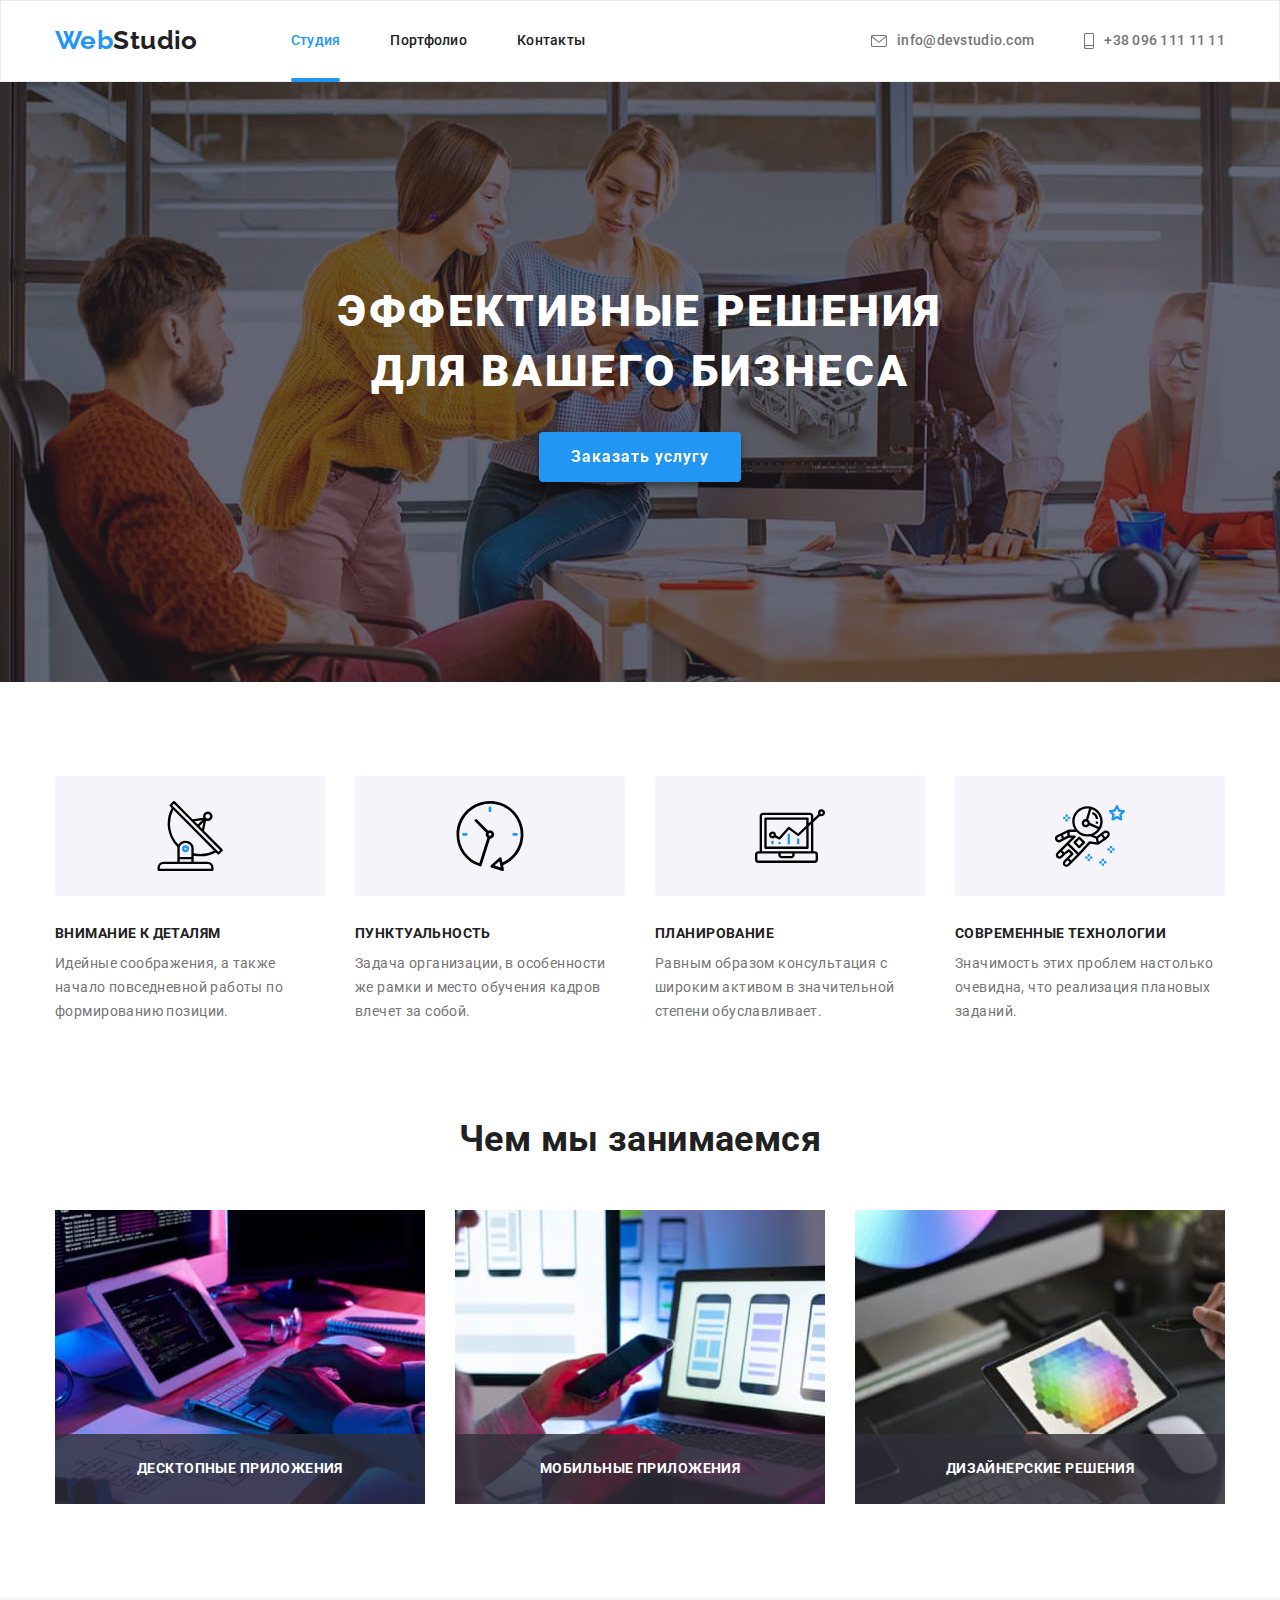
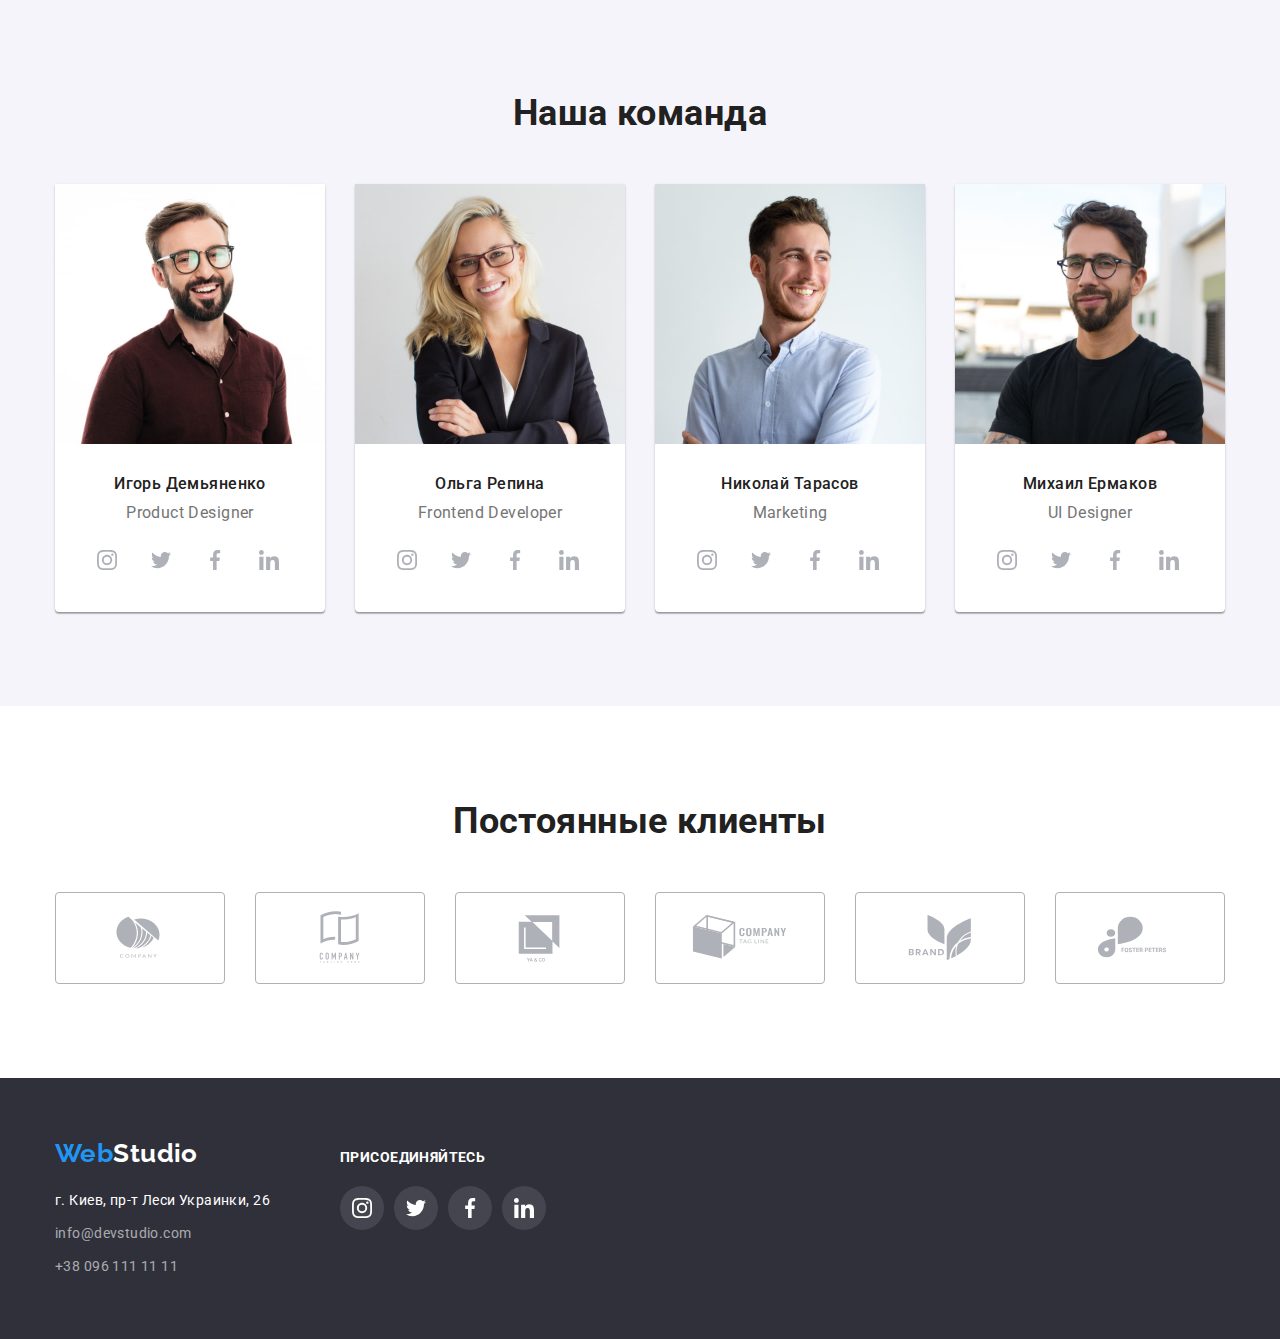
==== index.html @ b6280e76 "creates animation" ====
<!DOCTYPE html>
<html lang="en">
<head>
    <meta charset="UTF-8">
    <meta http-equiv="X-UA-Compatible" content="IE=edge">
    <meta name="viewport" content="width=device-width, initial-scale=1.0">
    <title>Document</title>
    <link rel="preconnect" href="https://fonts.googleapis.com">
    <link rel="preconnect" href="https://fonts.gstatic.com" crossorigin>
    <link href="https://fonts.googleapis.com/css2?family=Raleway:wght@700&family=Roboto:wght@400;500;700;900&display=swap" rel="stylesheet">
    <link rel="stylesheet" href="https://cdnjs.cloudflare.com/ajax/libs/modern-normalize/1.1.0/modern-normalize.min.css">
    <link rel="stylesheet" href="./css/styles.css">
</head>
<body>

    <!--шапка страницы-->
    
    
    <header class="header">
        
        <div class="container container-header">
        <nav class="nav">
                <a href="" class=" link logo">Web<span class="logo-header">Studio</span></a> 

            <ul class="nav-list list">
                <li class="nav-item"><a href="" class="link header-link current-link">Студия</a></li>
                <li class="nav-item"><a href="./portfolio.html" class="link header-link">Портфолио</a></li>
                <li class="nav-item"><a href="#" class="link header-link">Контакты</a></li>
            </ul>  
        </nav>  
             <ul class="contact-list list">
                <li class="contact-item">
                     <a href="mailto:info@devstudio.com" class="link header-link contact-link">
                        <svg class="contacts-icon" width="16" height="12">
                            <use href="./images/sprite.svg#envelope-1"></use>
                        </svg>info@devstudio.com</a>
                </li>
                <li class="contact-item">
                    <a href="tel:+380961111111" class=" link header-link contact-link">
                        <svg class="contacts-icon" width="10" height="16">
                            <use href="./images/sprite.svg#smartphone-1"></use>
                        </svg>+38 096 111 11 11</a> 
                </li>
            </ul>
        </div>
     </header>  
   
           
        <!--главный блок-->
    <main>
        <!--заголовок--><div class="backdrop is-hidden" data-modal>
        <div class="modal">
            <a href="#" class="modal-icon-bg">
            <svg data-modal-close class="modal-icon" width="18" height="18">
                <use href="./images/sprite.svg#close"></use>
            </svg></a>
        </div></div>
         <section class="hero">
            <h1 class="title hero-title">Эффективные решения <br>для вашего бизнеса</h1>
            <button data-modal-open type="button" class="main-btn ">Заказать услугу</button>
        </section>
        
    
        <!--методика работы-->
        <section class="section methodology">
            <div class="container container-methodology">
            <h2 class="section-title visually-hidden">Методика работы</h2>
            <ul class="methodology-list list">
                <li class="item methodology-item">
                    <div class="methodology-icon-container">
                        <svg class="icon-methodology" width="70" height="70">
                            <use href="./images/sprite.svg#antenna"></use>
                        </svg>
                    </div>
                    <h3 class="title methodology-subtitle">Внимание к деталям</h3>
                    <p>Идейные соображения, а также начало повседневной работы по формированию позиции.</p>
                </li>    
                <li class="item methodology-item">
                    <div class="methodology-icon-container">
                        <svg class="icon-methodology" width="70" height="70">
                            <use href="./images/sprite.svg#clock"></use>
                        </svg>
                    </div>
                    <h3 class="title methodology-subtitle">Пунктуальность</h3>
                    <p>Задача организации, в особенности же рамки и место обучения кадров влечет за собой.</p>
                </li> 
                <li class="item methodology-item">
                    <div class="methodology-icon-container">
                        <svg class="icon-methodology" width="70" height="70">
                            <use href="./images/sprite.svg#diagram"></use>
                        </svg>
                    </div>
                    <h3 class="title methodology-subtitle">Планирование</h3>
                    <p>Равным образом консультация с широким активом в значительной степени обуславливает.</p>
                </li> 
                <li class="item methodology-item">
                    <div class="methodology-icon-container">
                        <svg class="icon-methodology" width="70" height="70">
                            <use href="./images/sprite.svg#astronaut"></use>
                        </svg>
                    </div>
                    <h3 class="title methodology-subtitle">Современные технологии</h3>
                    <p>Значимость этих проблем настолько очевидна, что реализация плановых заданий.</p>
                </li> 
            </ul>    
            </div>
        </section>
   
    
        <!--чем мы занимаемся--> 
        <section class="section">
        <div class="container">
                <h2 class="section-title">Чем мы занимаемся</h2>
                    <ul class="list list-img">
                        <div class="activity-wrraper1">
                            <li class="item item-img"><img src="./images/img1.jpg" alt="Печать кода на планшете" width="370" height="294"></li>
                            <p class="activity-description">Десктопные приложения</p>
                        </div>
                        <div class="activity-wrraper2">
                            <li class="item item-img"><img src="./images/img2.jpg" alt="Разработка приложения для смартфонов" width="370" height="294"></li>
                            <p class="activity-description">Мобильные приложения</p>
                        </div>
                        <div class="activity-wrraper3">
                            <li class="item item-img"><img src="./images/img3.jpg" alt="Планшет с палитрой цветов" width="370" height="294"></li>
                            <p class="activity-description">Дизайнерские решения</p>
                    </div>
                    </ul>
           </div> 
        </section>
        
    
        <!--Наша команда-->
        <section class="section team">
            <div class="container">
            <h2 class="section-title title-team">Наша команда</h2>
                <ul class="team-list list">
                    <li class="team-item item">
                        <img src="./images/igor.jpg" alt="Игорь Демьяненко" width="270" height="260">
                        <div class="team-wrapper"> 
                            <h3 class="title team-name">Игорь Демьяненко</h3>
                            <p class="team-text">Product Designer</p>
                                <ul class="list list social-list">
                                    <li class="social-item">
                                        <a href="https://www.instagram.com/" target="_blank" rel="noopener noreferrer" class="link icon-link team-icon-link">
                                        <svg class="team-icon" width="20" height="20">
                                            <use href="./images/sprite.svg#instagram"></use>
                                        </svg> 
                                    </a>
                                    </li>
                                    <li class="social-item">
                                    <a href="https://twitter.com/" target="_blank" rel="noopener noreferrer" class="link icon-link team-icon-link">
                                    <svg class="team-icon" width="20" height="20">
                                        <use href="./images/sprite.svg#twitter"></use>
                                    </svg>
                                    </a>
                                </li>
                                    <li class="social-item">
                                    <a href="https://www.facebook.com/" target="_blank" rel="noopener noreferrer" class="link icon-link team-icon-link">
                                    <svg class="team-icon" width="20" height="20">
                                        <use href="./images/sprite.svg#facebook"></use>
                                    </svg>
                                    </a>
                                </li>
                                    <li class="social-item">
                                    <a href="https://www.linkedin.com/" target="_blank" rel="noopener noreferrer" class="link icon-link team-icon-link">
                                        <svg class="team-icon" width="20" height="20">
                                        <use href="./images/sprite.svg#linkedin"></use>
                                    </svg>
                                </a>
                                </li>
                            </ul>
                        </div>
                    </li>
                    <li class="team-item item">
                        <img src="./images/olga.jpg" alt="Ольга Репина" width="270" height="260">
                        <div class="team-wrapper"> 
                            <h3 class="title team-name">Ольга Репина</h3>
                            <p class="team-text">Frontend Developer</p>
                            <ul class="list social-list">
                                <li class="social-item">
                                    <a href="https://www.instagram.com/" target="_blank" rel="noopener noreferrer" class="link icon-link team-icon-link">
                                    <svg class="team-icon" width="20" height="20">
                                        <use href="./images/sprite.svg#instagram"></use>
                                    </svg> 
                                </a>
                                </li>
                                <li class="social-item">
                                <a href="https://twitter.com/" target="_blank" rel="noopener noreferrer" class="link icon-link team-icon-link">
                                <svg class="team-icon" width="20" height="20">
                                    <use href="./images/sprite.svg#twitter"></use>
                                </svg>
                                </a>
                            </li>
                                <li class="social-item">
                                <a href="https://www.facebook.com/" target="_blank" rel="noopener noreferrer" class="link icon-link team-icon-link">
                                <svg class="team-icon" width="20" height="20">
                                    <use href="./images/sprite.svg#facebook"></use>
                                </svg>
                                </a>
                            </li>
                                <li class="social-item">
                                <a href="https://www.linkedin.com/" target="_blank" rel="noopener noreferrer" class="link icon-link team-icon-link">
                                    <svg class="team-icon" width="20" height="20">
                                    <use href="./images/sprite.svg#linkedin"></use>
                                </svg>
                            </a>
                            </li>
                            </ul>
                        </div>
                    </li>
                    <li class="team-item item">
                        <img src="./images/nikolay.jpg" alt="Николай Тарасов" width="270" height="260">
                        <div class="team-wrapper"> 
                            <h3 class="title team-name">Николай Тарасов</h3>
                            <p class="team-text">Marketing</p>
                            <ul class="list social-list">
                                <li class="social-item">
                                    <a href="https://www.instagram.com/" target="_blank" rel="noopener noreferrer" class="link icon-link team-icon-link">
                                    <svg class="team-icon" width="20" height="20">
                                        <use href="./images/sprite.svg#instagram"></use>
                                    </svg> 
                                </a>
                                </li>
                                <li class="social-item">
                                <a href="https://twitter.com/" target="_blank" rel="noopener noreferrer" class="link icon-link team-icon-link">
                                <svg class="team-icon" width="20" height="20">
                                    <use href="./images/sprite.svg#twitter"></use>
                                </svg>
                                </a>
                            </li>
                                <li class="social-item">
                                <a href="https://www.facebook.com/" target="_blank" rel="noopener noreferrer" class="link icon-link team-icon-link">
                                <svg class="team-icon" width="20" height="20">
                                    <use href="./images/sprite.svg#facebook"></use>
                                </svg>
                                </a>
                            </li>
                                <li class="social-item">
                                <a href="https://www.linkedin.com/" target="_blank" rel="noopener noreferrer" class="link icon-link team-icon-link">
                                    <svg class="team-icon" width="20" height="20">
                                    <use href="./images/sprite.svg#linkedin"></use>
                                </svg>
                            </a>
                            </li>
                            </ul>
                        </div>
                    </li>
                    <li class="team-item item">
                        <img src="./images/miсhail.jpg" alt="Михаил Ермаков" width="270" height="260">
                        <div class="team-wrapper">
                            <h3 class="title team-name">Михаил Ермаков</h3>
                            <p class="team-text">UI Designer</p>
                            <ul class="list social-list">
                                <li class="social-item">
                                    <a href="https://www.instagram.com/" target="_blank" rel="noopener noreferrer" class="link icon-link team-icon-link">
                                    <svg class="team-icon" width="20" height="20">
                                        <use href="./images/sprite.svg#instagram"></use>
                                    </svg> 
                                </a>
                                </li>
                                <li class="social-item">
                                <a href="https://twitter.com/" target="_blank" rel="noopener noreferrer" class="link icon-link team-icon-link">
                                <svg class="team-icon" width="20" height="20">
                                    <use href="./images/sprite.svg#twitter"></use>
                                </svg>
                                </a>
                            </li>
                                <li class="social-item">
                                <a href="https://www.facebook.com/" target="_blank" rel="noopener noreferrer" class="link icon-link team-icon-link">
                                <svg class="team-icon" width="20" height="20">
                                    <use href="./images/sprite.svg#facebook"></use>
                                </svg>
                                </a>
                            </li>
                                <li class="social-item">
                                <a href="https://www.linkedin.com/" target="_blank" rel="noopener noreferrer" class="link icon-link team-icon-link">
                                    <svg class="team-icon" width="20" height="20">
                                    <use href="./images/sprite.svg#linkedin"></use>
                                </svg>
                            </a>
                            </li>
                            </ul>
                        </div>
                    </li>
                </ul>
            </div>
        </section>
   
        <section class="section clients-section">
            <div class="container">
                    <h2 class="section-title">Постоянные клиенты</h2>
                    <ul class="list clients-icon-list">
                        <li class="item clients-icon-item">
                            <a href="#" target="_blank" rel="noopener noreferrer" class="link clients-icon-link">
                                    <svg class="clients-icon" width="106" height="60">
                                    <use href="./images/sprite.svg#Logo-6"></use>
                                    </svg>  
                            </a>
                        </li>
                        <li class="item clients-icon-item">
                            <a href="#" target="_blank" rel="noopener noreferrer" class="link clients-icon-link">
                                
                                    <svg class="clients-icon" width="106" height="60">
                                    <use href="./images/sprite.svg#Logo-5"></use>
                                    </svg> 
                                 
                            </a>
                        </li>
                        <li class="item clients-icon-item">
                            <a href="#" target="_blank" rel="noopener noreferrer" class="link clients-icon-link">
                            
                                <svg class="clients-icon" width="106" height="60">
                                <use href="./images/sprite.svg#Logo-4"></use>
                                </svg> 
                            
                            </a>
                        </li>
                        <li class="item clients-icon-item">
                            <a href="#" target="_blank" rel="noopener noreferrer" class="link clients-icon-link">
                                
                                    <svg class="clients-icon" width="106" height="60">
                                    <use href="./images/sprite.svg#Logo-3"></use>
                                    </svg> 
                               
                            </a>
                        </li>
                        <li class="item clients-icon-item">
                            <a href="#" target="_blank" rel="noopener noreferrer" class="link clients-icon-link">
                                
                                    <svg class="clients-icon" width="106" height="60">
                                    <use href="./images/sprite.svg#Logo-2"></use>
                                    </svg> 
                                
                            </a>
                        </li>
                        <li class="item clients-icon-item">
                            <a href="#" target="_blank" rel="noopener noreferrer" class="link clients-icon-link">
                                
                                    <svg class="clients-icon" width="106" height="60">
                                    <use href="./images/sprite.svg#Logo-1"></use>
                                    </svg> 
                               
                            </a>
                        </li>
                        
                    </ul>
               </div> 
            </section>




    </main>

        <!--подвал-->
    <footer class="footer">
        <div class="container footer-container">
        <div class="footer-address-container">
            <a href="" class=" link logo">Web<span class="logo-footer">Studio</span></a> 
            <address class="address">
                <ul class="list address-list"> 
                    <li class="address-item"><a href="https://goo.gl/maps/YsXCq6yeaP6gn7Sp7" target="_blank" rel="noreferrer noopener" class="link address-link">г. Киев, пр-т Леси Украинки, 26</a></li>
                    <li class="address-item"><a href="mailto:info@devstudio.com" class="link address-link">info@devstudio.com</a></li>
                    <li class="address-item"><a href="tel:+380961111111" class=" link address-link">+38 096 111 11 11</a></li>
                </ul>
            </address>
        </div>
        <div class="footer-icon-container">
            <h3 class="title">присоединяйтесь</h3>
            <ul class="list social-list"> 
                <li class="social-item">
                    <a href="https://www.instagram.com/" target="_blank" rel="noreferrer noopener" class="link icon-link footer-icon-link">
                    <svg class="footer-icon" width="20" height="20">
                        <use href="./images/sprite.svg#instagram"></use>
                    </svg> 
                    </a>
                </li>
                <li class="social-item">
                    <a href="https://www.instagram.com/" target="_blank" rel="noreferrer noopener" class="link icon-link footer-icon-link">
                    <svg class="footer-icon" width="20" height="20">
                        <use href="./images/sprite.svg#twitter"></use>
                    </svg> 
                    </a>
                </li>
                <li class="social-item">
                    <a href="https://www.instagram.com/" target="_blank" rel="noreferrer noopener" class="link icon-link footer-icon-link">
                    <svg class="footer-icon" width="20" height="20">
                        <use href="./images/sprite.svg#facebook"></use>
                    </svg> 
                    </a>
                </li>
                <li class="social-item">
                    <a href="https://www.instagram.com/" target="_blank" rel="noreferrer noopener" class="link icon-link footer-icon-link">
                    <svg class="footer-icon" width="20" height="20">
                        <use href="./images/sprite.svg#linkedin"></use>
                    </svg> 
                    </a>
                </li>
                
            </ul>
    
        </div>
        </div>
        
    
    </footer>
    <script src="./js/modal.js"></script>
</body>
</html>
---- css/styles.css ----
:root{
    --primary-text-color: #757575;
    --title-text-color: #212121;
    --accent-color: #2196F3;
    --white-text-color: #fff;
    --primary-background-color: #E5E5E5;
    --secondary-background-color: #F5F4FA;
    --white-background-color: #FFFFFF;
    --footer-background-color: #2F303A;
    --light-grey-rgba: rgba(255, 255, 255, 0.6);
    --icon-color: #AFB1B8;
    --bg-color-activity-wrraper: rgba(47, 48, 58, 0.8);
    --backdrop-bg: rgba(0, 0, 0, 0.2);
    --time-animation: 250ms;
    --time-distribution: cubic-bezier(0.4, 0, 0.2, 1);
}

body {
    font-family: roboto, sans-serif;
    letter-spacing: 0.03em;
    font-size: 14px;
    line-height: 1.71;
    color: var(--primary-text-color);
}

p,
h1,
h2,
h3 {
    margin-top: 0;
    margin-bottom: 0;
}

ul {
    margin-top: 0;
    margin-bottom: 0;
    padding-left: 0;
}

img {
    display: block;
    max-width: 100%;
    height: auto;
}

/*---Common---*/
.list {
    list-style: none;
}

.link {
    text-decoration: none;
    color: inherit;
}

.visually-hidden { 
    position: absolute; 
    width: 1px; 
    height: 1px; 
    margin: -1px; 
    padding: 0; 
    overflow: hidden; 
    border: 0; 
    clip: rect(0 0 0 0); 
}

.item {
    margin-left: 30px;
    margin-top: 30px;
}

.title {
    margin-bottom: 10px;
    
    color: var(--title-text-color);
}

.section-title {
    margin-bottom: 50px;

    font-size: 36px;
    line-height: 1.17;
    text-align: center;
    color: var(--title-text-color);
}

/*---Logo---*/
.backdrop {
    position: fixed;
    top: 0;
    left: 0;
    bottom: 0;
    right: 0;
    background-color: var(--backdrop-bg);
    z-index: 1;
    opacity: 1;

    transition: opacity 250ms cubic-bezier(.58,.79,.54,.35);
}

.backdrop.is-hidden {
    opacity: 0;
    pointer-events: none;
    visibility: visible;
} 

.backdrop.is-hidden .modal {
    transform: translate(-50%, -50%) scale(0.9);
}

.modal {
    
    position: absolute; 
    top: 50%;
    left: 50%; 
    transform: translate(-50%, -50%) scale(1.1);

    min-width: 528px;
    min-height: 581px;
    padding-top: 8px;
    padding-right: 8px;
    background-color: var(--white-background-color);
    box-shadow: 0px 1px 3px rgba(0, 0, 0, 0.12), 0px 1px 1px rgba(0, 0, 0, 0.14), 0px 2px 1px rgba(0, 0, 0, 0.2);
    border-radius: 4px;
    
    transition: transform 250ms cubic-bezier(.58,.79,.54,.35);
}


.modal-icon-bg {
    display: flex;
    align-items: center;
    justify-content: center;
    margin-left: auto;
    width: 30px;
    height: 30px;
    border: 1px solid rgba(0, 0, 0, 0.1);
    border-radius: 50%;
    background-color: var(--white-text-color)
    
}

.logo {
    font-family: raleway, sans-serif;
    font-weight: 700;
    font-size: 26px;
    line-height: 1.2; 
    color: var(--accent-color);
}

.logo-header {
    color: var(--title-text-color);
}

.logo-footer {
    color: var(--white-text-color);
}

.section {
    padding-bottom: 94px;
    padding-top: 94px;
}

/*---Header---*/
.header {
    margin-top: 0;
    margin-bottom: 0;

    border: 1px solid #ECECEC;
}

.header .logo {
    margin-right: 93px;
}

.header-portfolio {
    margin-bottom: 94px;
}

.nav-list { 
    display: flex;

    color: var(--title-text-color);
}

.nav-list .nav-item:not(:last-child) {
    margin-right: 50px;
}

.header-link {
    display: block;
    padding-top: 32px;
    padding-bottom: 32px;
    align-items: baseline;

    font-weight: 500;
    line-height: 1.14;
    letter-spacing: 0.02em;
}

.contact-list {
    display: flex;
    margin-left: auto;
}

.contacts-icon {
    margin-right: 10px;
    fill: currentColor;
}

.contact-link {
    display: flex;
    align-items: center;
    color: var(--primary-text-color);
}

.contact-link:hover {
    fill: var(--accent-color);
}

.header-link:hover,
.header-link:focus,
.current-link {
    color: var(--accent-color);
}

.current-link {
    position: relative;
} 

.current-link::after {
    display: block;
    content: "";
    height: 4px;
    width: 100%;
    background: #2196F3;
    border-radius: 2px;

    position: absolute;
    bottom: -1px;
}



.contact-list .contact-item:not(:last-child) {
    margin-right: 50px;
}

.container {
    width: 1200px;
    padding-left: 15px;
    padding-right: 15px;
    margin-left: auto;
    margin-right: auto;
}

.container-header {
    display: flex;
}

.container-header .nav {
    display: flex;
    align-items: center;
}


/*---Hero---*/
.hero {
    padding-top: 200px;
    padding-bottom: 200px;
  
    text-align: center;
    background-color: var(--footer-background-color);
    background-image: linear-gradient(rgba(47, 48, 58, 0.4), rgba(47, 48, 58, 0.4)), url(../images/bg.jpg);
}

.hero-title {
    margin-bottom: 30px;

    color: var(--white-text-color);
    font-weight: 900;
    font-size: 44px;
    line-height: 1.36;
    letter-spacing: 0.06em;
    text-transform: uppercase;
}

.main-btn {
    display: inline-block;
    

    border: none;
    border-radius: 4px;
    filter: drop-shadow(0px 4px 4px rgba(0, 0, 0, 0.25));
    box-shadow: 0px 4px 4px rgba(0, 0, 0, 0.15);
    min-width: 200px;
    padding: 10px 32px;

    background-color: var(--accent-color);
    color: var(--white-text-color);
    font-family: inherit;
    font-weight: 700;
    font-size: 16px;
    line-height: 1.88;
    letter-spacing: 0.06em;
    cursor: pointer;
    text-align: center;
}

.main-btn:hover,
.main-btn:focus {
    background-color: #188CE8;
}

/*---Methodology---*/
.methodology {
    padding-bottom: 0;
}

.methodology-icon-container {
    display: flex;
    margin-bottom: 30px;
    height: 120px; 
    background-color: var(--secondary-background-color);
    border-radius: 4px;
    align-items: center;
    justify-content: center;
}


.methodology-list {
    display: flex;
    flex-wrap: wrap;
    margin-top: -30px;
    margin-left: -30px;
}

.methodology-item {
    flex-basis: calc(100% / 4 - 30px);
}

.methodology-subtitle {
    font-size: 14px;
    line-height: 1.14;
    text-transform: uppercase;
}






/*activity*/

.list-img {
    display: flex;
    flex-wrap: wrap;
    margin-top: -30px;
    margin-left: -30px;
}

.item-img {
    flex-basis: calc(100% / 3 - 30px);
}

.activity-wrraper1 {
    position: relative;
}

.activity-wrraper2 {
    position: relative;
}

.activity-wrraper3 {
    position: relative;
}

.activity-description {
    position: absolute;
    bottom: 0;
    left: 30px;
    right: 0;


    display: block;
    padding-top: 27px;
    padding-bottom: 27px;
    
    text-transform: uppercase;
    font-weight: 700;
    line-height: 1.14;
    text-align: center;
    color: var(--white-text-color);
    background-color: var(--bg-color-activity-wrraper);
}



/*---Team---*/
.team {
    background-color: var(--secondary-background-color);
    text-align: center;
}

.team-name {
    font-weight: 500;
}

.team-name,
.team-text {
    font-size: 16px;
    line-height: 1.19;
}

.team-text {
    margin-bottom: 16px;
}

.social-list {
    display: flex;
    margin-top: -10px;
    margin-left: -10px;
}

.social-item {
    margin-left: 10px;
    margin-top: 10px;
}

.team-icon {
    fill: currentColor;
}

.icon-link {
    display: flex;
    align-items: center;
    justify-content: center;
    border-radius: 50%;
    width: 44px;
    height: 44px;
}

.team-icon-link {
    color: var(--icon-color);
}

.team-icon-link:hover,
.team-icon-link:focus {
    color: var(--white-text-color);   
    background-color: var(--accent-color);
}



.team-list {
    display: flex;
    flex-wrap: wrap;
    margin-top: -30px;
    margin-left: -30px;
}

.team-item {
    flex-basis: calc(100% / 4 - 30px);
    background: #FFFFFF;
    box-shadow: 0px 1px 3px rgba(0, 0, 0, 0.12), 0px 1px 1px rgba(0, 0, 0, 0.14), 0px 2px 1px rgba(0, 0, 0, 0.2);
    border-radius: 0px 0px 4px 4px;
}

.team-wrapper {
    padding: 30px;
}


/*---clients---*/
.clients-icon-list {
    display: flex;
    flex-wrap: wrap;
    margin-top: -30px;
    margin-left: -30px;
}

.clients-icon-item {
    flex-basis: calc(100% / 6 - 30px);
}

.clients-icon-link {
    display: flex;
    align-items: center;
    justify-content: center;
    padding: 16px;
    height: 92px;
    border: 1px solid #AFB1B8;
    border-radius: 4px;
    
    color: var(--icon-color);
} 


.clients-icon {
    fill: currentColor;
}


.clients-icon-link:hover,
.clients-icon-link:focus {
    border: 1px solid #2196F3;
    color: var(--accent-color);
}



    /*---footer---*/
.footer {
    padding-top: 60px;
    padding-bottom: 60px;
    background-color: var(--footer-background-color);
}

.footer-container {
    display: flex;
    align-items: baseline;
}

.footer-address-container {
    margin-right: 70px;
}

.footer .logo {
    display: block;
    margin-bottom: 20px;
}

.address {
    margin-top: 20px;
    font-style: inherit;
}

.address-link {
    color: var(--light-grey-rgba);
}

.address-link[target="_blank"] {
    color: var(--white-text-color);
}

.address-link:hover,
.address-link:focus {
    color: var(--accent-color);
}

.address-list .address-item:not(:last-child) {
    margin-bottom: 9px;
}

.footer-icon-container .title {
    margin-bottom: 20px;

    color: var(--white-text-color);
    text-transform: uppercase;
    font-size: 14px;
    line-height: 1.14;

}


.footer-icon-link {
    background: rgba(255, 255, 255, 0.1)
}

.footer-icon {
    fill: var(--white-text-color);
}

.footer-icon-link:hover,
.footer-icon-link:focus {
    background-color: var(--accent-color);
}

/*---Portfolio---*/
.list-portfolio {
    display: flex;
    justify-content: center;
    margin-bottom: 34px;
}

.list-portfolio .item:not(:last-child) {
    margin-right: 8px;
}

.btn-portfolio {
    display: inline-block;
    min-width: 73px;
    padding: 6px 22px;

    font-weight: 500;
    font-size: 16px;
    line-height: 1.63;
    text-align: center;
    color: var(--title-text-color);
    cursor: pointer;
    font-family: inherit;
    background-color: var(--secondary-background-color);
    border: none;
    border-radius: 4px;
}

.btn-portfolio:hover,
.btn-portfolio:focus {
   background-color: var(--accent-color);
   color: var(--white-text-color);
   box-shadow: 0px 3px 1px rgba(0, 0, 0, 0.1), 0px 1px 2px rgba(0, 0, 0, 0.08), 0px 2px 2px rgba(0, 0, 0, 0.12);
}

.works-list {
    display: flex;
    flex-wrap: wrap;
    margin-left: -30px;
    margin-top: -30px;
}

.works-item {

    flex-basis: calc(100% / 3 - 30px);
}

.works-link:hover,
.works-link:focus {
    display: block;
    box-shadow: 0px 1px 1px rgba(0, 0, 0, 0.12), 0px 4px 4px rgba(0, 0, 0, 0.06), 1px 4px 6px rgba(0, 0, 0, 0.16);
}

.works-wrraper  {
    padding: 20px 24px;
   
    border: 1px solid #EEEEEE;
    border-top: none;
}

.works-title {
    margin-bottom: 4px;

    font-size: 16px;
    line-height: 1.19;
}

.works-description {
    font-size: 16px;
    line-height: 1.88;
}


.testtest {
    position: absolute;
    opacity: 0;
    display: block;
    
    padding: 63px 24px;

    width: 370px;
    height: 294px;
    color: var(--white-text-color);
    background-color: rgba(33, 150, 243, 0.9);
    font-size: 18px;
    line-height: 1.56;

    transition: opacity var(--time-animation) var(--time-distribution);
}

.works-link:hover .testtest,
.works-link:focus .testtest {
    opacity: 1;
}
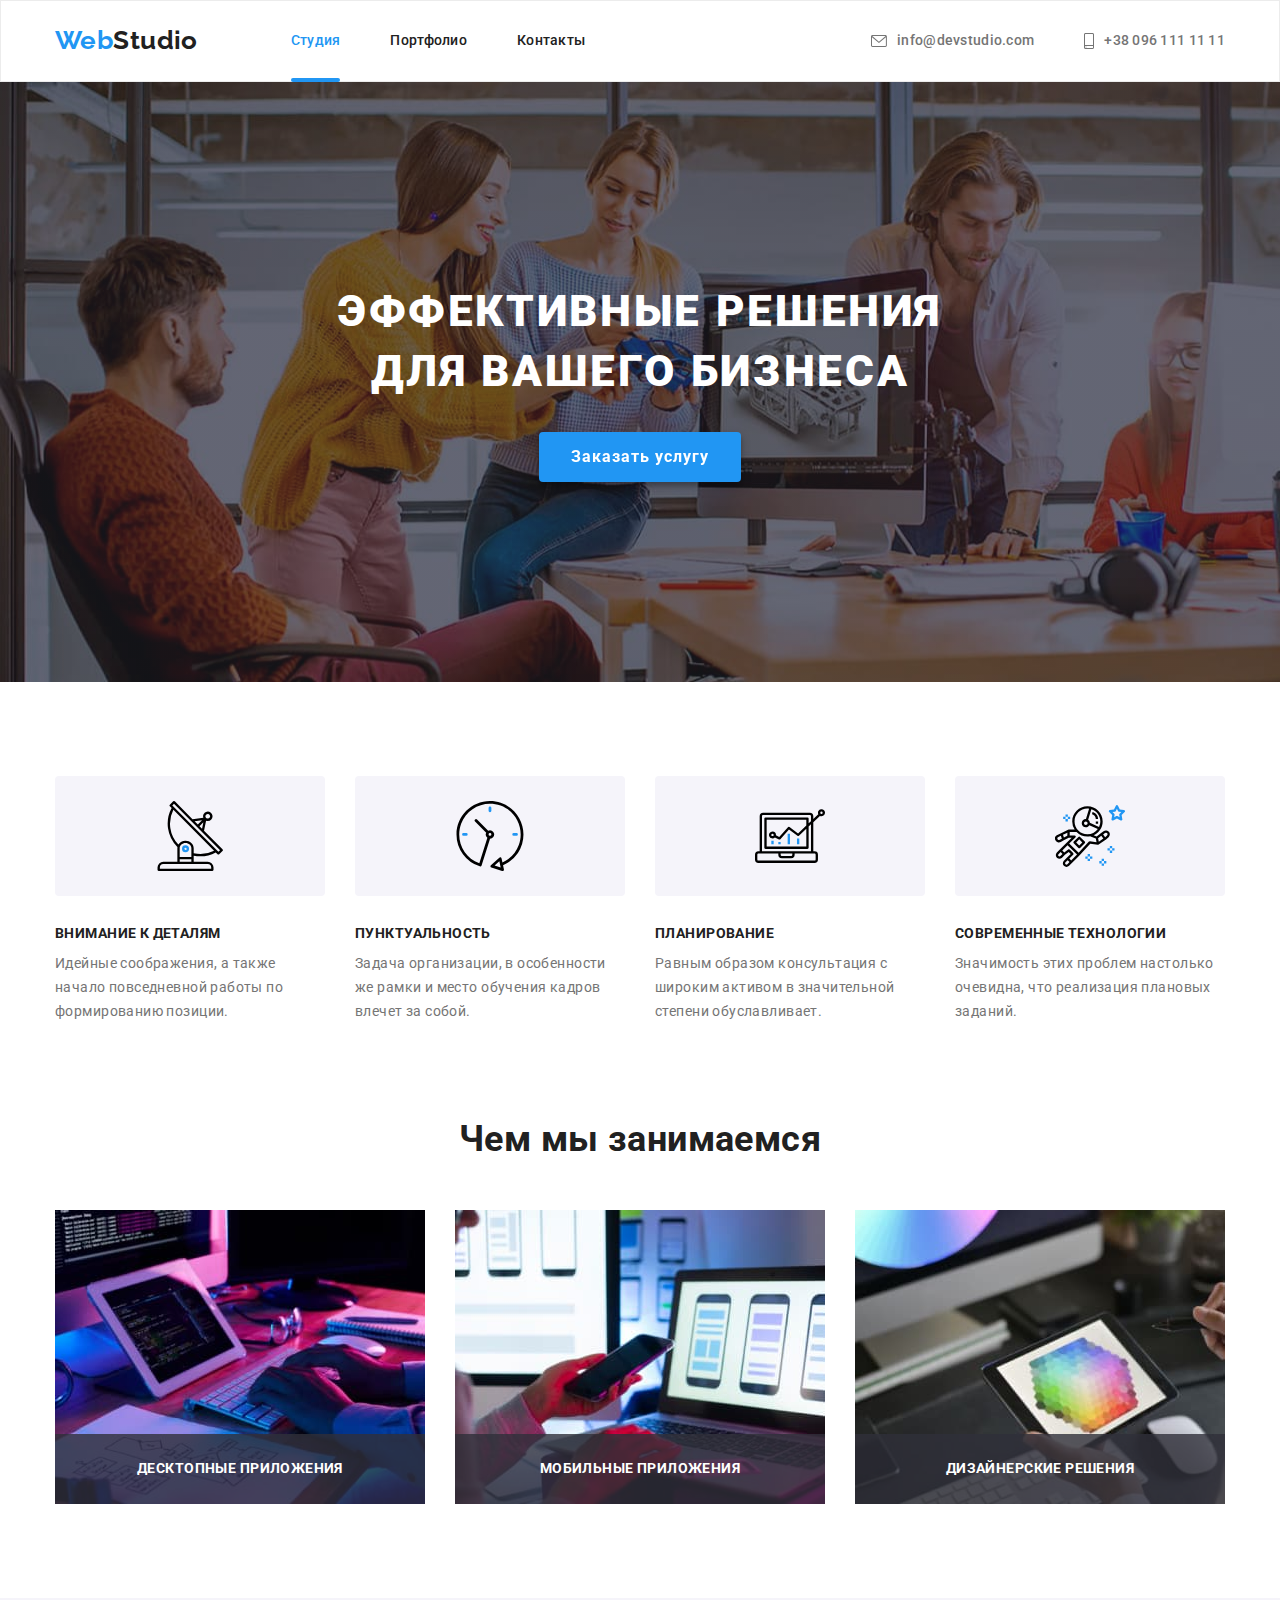
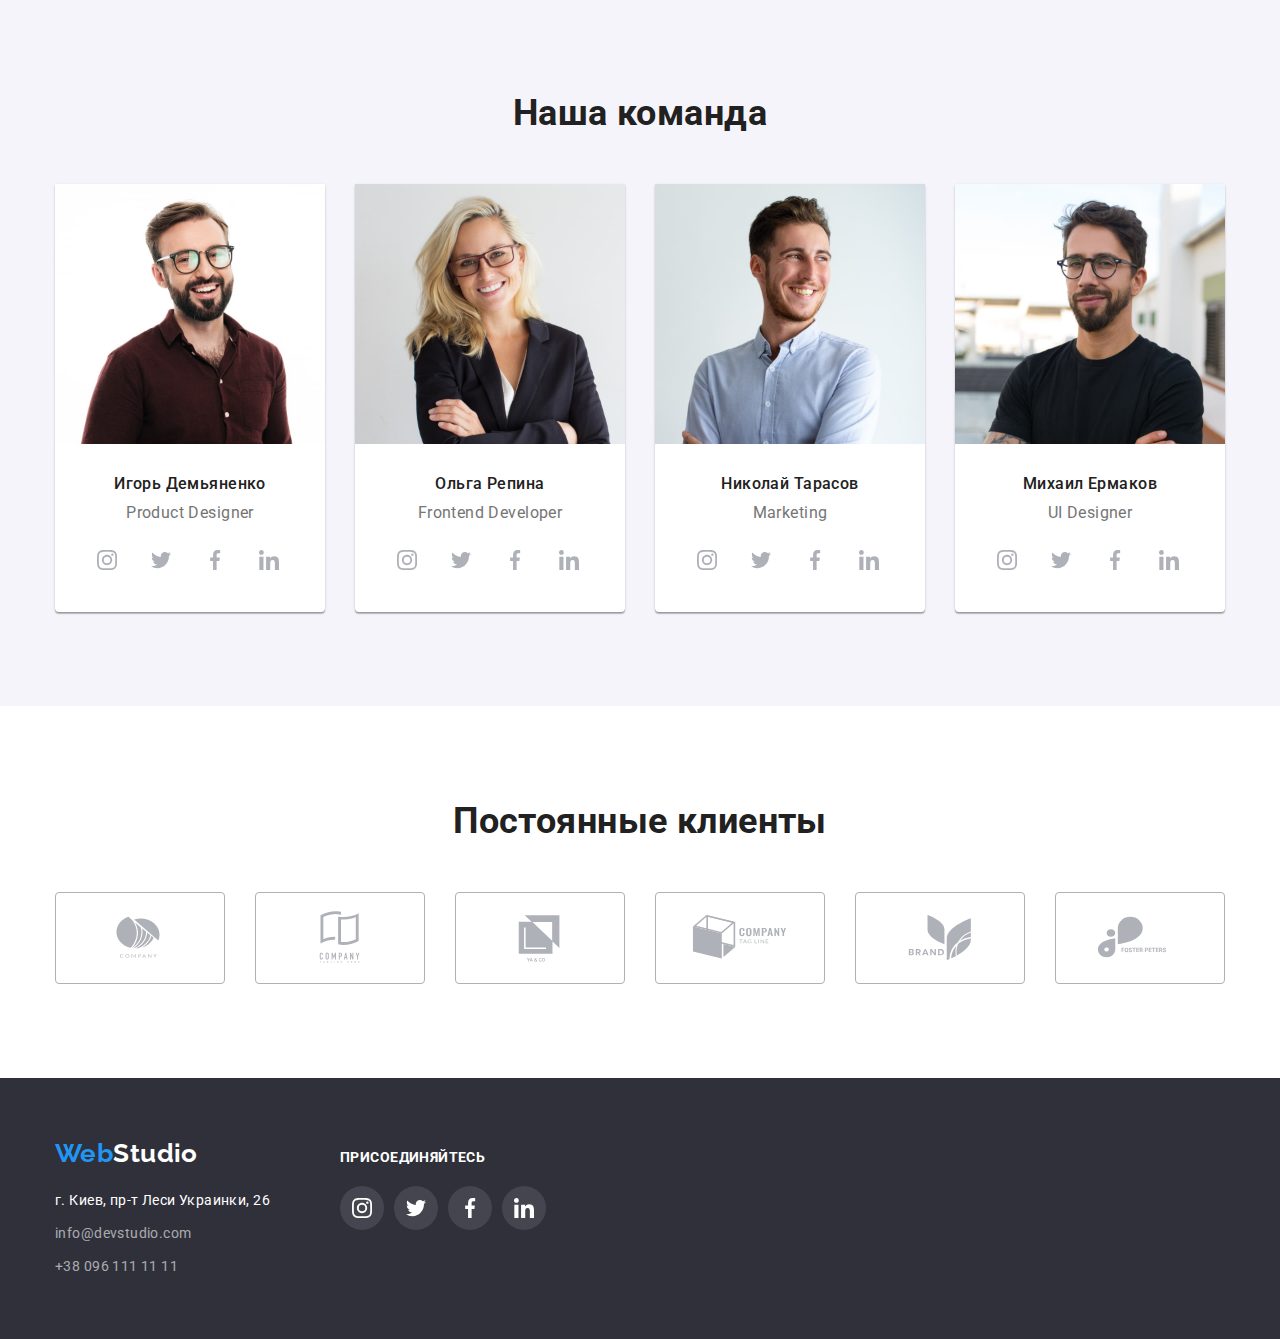
==== commit 08b9b7de: "makes transition" ====
--- a/index.html
+++ b/index.html
@@ -112,18 +112,18 @@
         <div class="container">
                 <h2 class="section-title">Чем мы занимаемся</h2>
                     <ul class="list list-img">
-                        <div class="activity-wrraper1">
-                            <li class="item item-img"><img src="./images/img1.jpg" alt="Печать кода на планшете" width="370" height="294"></li>
+                        
+                            <li class="item item-img">
+                                <img src="./images/img1.jpg" alt="Печать кода на планшете" width="370" height="294">
                             <p class="activity-description">Десктопные приложения</p>
-                        </div>
-                        <div class="activity-wrraper2">
-                            <li class="item item-img"><img src="./images/img2.jpg" alt="Разработка приложения для смартфонов" width="370" height="294"></li>
+                        </li>
+                            
+                        <li class="item item-img"><img src="./images/img2.jpg" alt="Разработка приложения для смартфонов" width="370" height="294">
                             <p class="activity-description">Мобильные приложения</p>
-                        </div>
-                        <div class="activity-wrraper3">
-                            <li class="item item-img"><img src="./images/img3.jpg" alt="Планшет с палитрой цветов" width="370" height="294"></li>
+                        </li>
+                            <li class="item item-img"><img src="./images/img3.jpg" alt="Планшет с палитрой цветов" width="370" height="294">
                             <p class="activity-description">Дизайнерские решения</p>
-                    </div>
+                    </li>
                     </ul>
            </div> 
         </section>
--- a/css/styles.css
+++ b/css/styles.css
@@ -198,6 +198,8 @@
     font-weight: 500;
     line-height: 1.14;
     letter-spacing: 0.02em;
+
+    transition: color var(--time-animation) var(--time-distribution);
 }
 
 .contact-list {
@@ -214,6 +216,8 @@
     display: flex;
     align-items: center;
     color: var(--primary-text-color);
+    transition: color var(--time-animation) var(--time-distribution);
+
 }
 
 .contact-link:hover {
@@ -307,6 +311,9 @@
     letter-spacing: 0.06em;
     cursor: pointer;
     text-align: center;
+
+    transition: background-color var(--time-animation) var(--time-distribution);
+
 }
 
 .main-btn:hover,
@@ -362,26 +369,15 @@
 }
 
 .item-img {
+    position: relative;
     flex-basis: calc(100% / 3 - 30px);
-}
-
-.activity-wrraper1 {
-    position: relative;
-}
-
-.activity-wrraper2 {
-    position: relative;
-}
-
-.activity-wrraper3 {
-    position: relative;
 }
 
 .activity-description {
     position: absolute;
     bottom: 0;
-    left: 30px;
-    right: 0;
+    left: 0;
+    width: 100%;
 
 
     display: block;
@@ -444,6 +440,9 @@
 
 .team-icon-link {
     color: var(--icon-color);
+
+    transition: color var(--time-animation) var(--time-distribution), background-color var(--time-animation) var(--time-distribution);
+
 }
 
 .team-icon-link:hover,
@@ -500,6 +499,8 @@
 
 .clients-icon {
     fill: currentColor;
+    transition: color var(--time-animation) var(--time-distribution), border var(--time-animation) var(--time-distribution);
+
 }
 
 
@@ -543,6 +544,8 @@
 
 .address-link[target="_blank"] {
     color: var(--white-text-color);
+    transition: color var(--time-animation) var(--time-distribution);
+
 }
 
 .address-link:hover,
@@ -571,6 +574,7 @@
 
 .footer-icon {
     fill: var(--white-text-color);
+    transition: background-color var(--time-animation) var(--time-distribution);
 }
 
 .footer-icon-link:hover,
@@ -604,6 +608,9 @@
     background-color: var(--secondary-background-color);
     border: none;
     border-radius: 4px;
+
+    transition: color var(--time-animation) var(--time-distribution), background-color var(--time-animation) var(--time-distribution), box-shadow var(--time-animation) var(--time-distribution);
+
 }
 
 .btn-portfolio:hover,
@@ -621,13 +628,16 @@
 }
 
 .works-item {
-
     flex-basis: calc(100% / 3 - 30px);
+}
+
+.works-link {
+    display: block;
+    transition: box-shadow var(--time-animation) var(--time-distribution)
 }
 
 .works-link:hover,
 .works-link:focus {
-    display: block;
     box-shadow: 0px 1px 1px rgba(0, 0, 0, 0.12), 0px 4px 4px rgba(0, 0, 0, 0.06), 1px 4px 6px rgba(0, 0, 0, 0.16);
 }
 
@@ -651,24 +661,36 @@
 }
 
 
-.testtest {
+
+.works-card-overlay {
+    position: relative;
+}
+
+.works-img-overlay {
+    position: relative;
+    overflow: hidden;
+}
+
+.works-text-overlay{
     position: absolute;
+    top: 0;
+    left: 0;
     opacity: 0;
-    display: block;
-    
+
+    background-color: rgba(33, 150, 243, 0.9);
+
+    transform: translateY(100%);
+    transition: transform var(--time-animation) var(--time-distribution), opacity var(--time-animation) var(--time-distribution);
+}
+.works-text {
     padding: 63px 24px;
-
-    width: 370px;
-    height: 294px;
     color: var(--white-text-color);
-    background-color: rgba(33, 150, 243, 0.9);
     font-size: 18px;
     line-height: 1.56;
-
-    transition: opacity var(--time-animation) var(--time-distribution);
-}
-
-.works-link:hover .testtest,
-.works-link:focus .testtest {
+}
+
+.works-link:hover .works-text-overlay,
+.works-link:focus .works-text-overlay {
     opacity: 1;
-}+    transform: translateY(0);
+} 